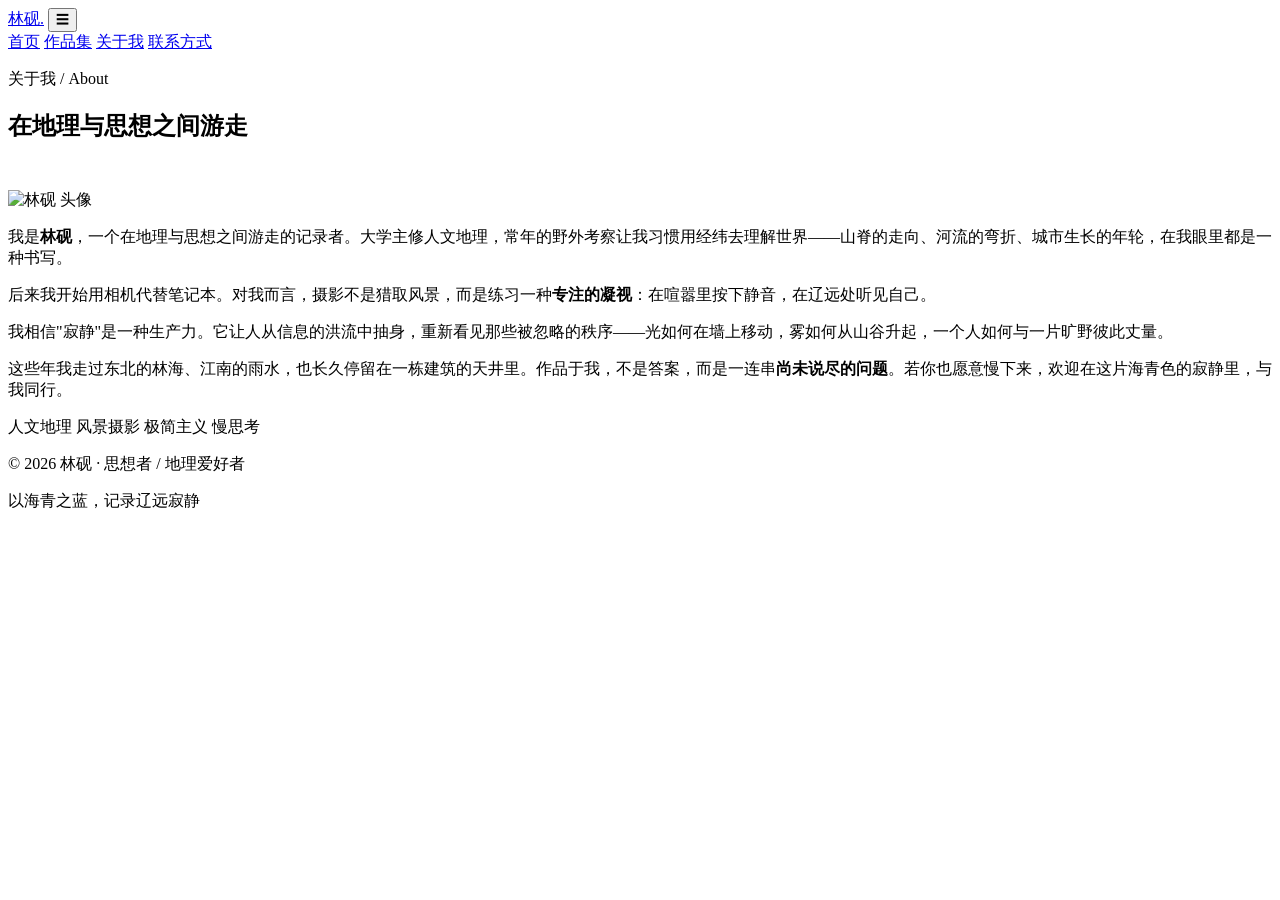
==== about.html @ 9a34182c "Add files via upload" ====
<!DOCTYPE html>
<html lang="zh-CN">
<head>
  <meta charset="UTF-8" />
  <meta name="viewport" content="width=device-width, initial-scale=1.0" />
  <title>关于我 · 林砚</title>
  <meta name="description" content="林砚 — 思想者 / 地理爱好者。人文地理背景，以摄影记录辽远寂静。" />
  <link rel="preconnect" href="https://fonts.googleapis.com" />
  <link rel="preconnect" href="https://fonts.gstatic.com" crossorigin />
  <link href="https://fonts.googleapis.com/css2?family=Inter:wght@300;400;500;600&family=Noto+Sans+SC:wght@300;400;500;700&display=swap" rel="stylesheet" />
  <link rel="stylesheet" href="assets/css/style.css" />
</head>
<body>
  <nav class="nav">
    <a class="brand" href="index.html">林砚<span>.</span></a>
    <button class="nav-toggle" aria-label="菜单">☰</button>
    <div class="nav-links">
      <a href="index.html">首页</a>
      <a href="portfolio.html">作品集</a>
      <a href="about.html" class="active">关于我</a>
      <a href="contact.html">联系方式</a>
    </div>
  </nav>

  <section class="section">
    <div class="wrap">
      <p class="eyebrow reveal">关于我 / About</p>
      <h2 class="title reveal" style="margin-bottom:48px;">在地理与思想之间游走</h2>

      <div class="about-grid">
        <div class="avatar-frame reveal">
          <img src="assets/img/avatar.png" alt="林砚 头像" />
        </div>
        <div class="bio reveal">
          <p>我是<strong>林砚</strong>，一个在地理与思想之间游走的记录者。大学主修人文地理，常年的野外考察让我习惯用经纬去理解世界——山脊的走向、河流的弯折、城市生长的年轮，在我眼里都是一种书写。</p>
          <p>后来我开始用相机代替笔记本。对我而言，摄影不是猎取风景，而是练习一种<strong>专注的凝视</strong>：在喧嚣里按下静音，在辽远处听见自己。</p>
          <p>我相信"寂静"是一种生产力。它让人从信息的洪流中抽身，重新看见那些被忽略的秩序——光如何在墙上移动，雾如何从山谷升起，一个人如何与一片旷野彼此丈量。</p>
          <p>这些年我走过东北的林海、江南的雨水，也长久停留在一栋建筑的天井里。作品于我，不是答案，而是一连串<strong>尚未说尽的问题</strong>。若你也愿意慢下来，欢迎在这片海青色的寂静里，与我同行。</p>
          <div class="tag-row">
            <span class="tag">人文地理</span>
            <span class="tag">风景摄影</span>
            <span class="tag">极简主义</span>
            <span class="tag">慢思考</span>
          </div>
        </div>
      </div>
    </div>
  </section>

  <footer class="footer">
    <div class="wrap">
      <p>© 2026 林砚 · 思想者 / 地理爱好者</p>
      <p>以海青之蓝，记录辽远寂静</p>
    </div>
  </footer>

  <script src="assets/js/main.js"></script>
</body>
</html>
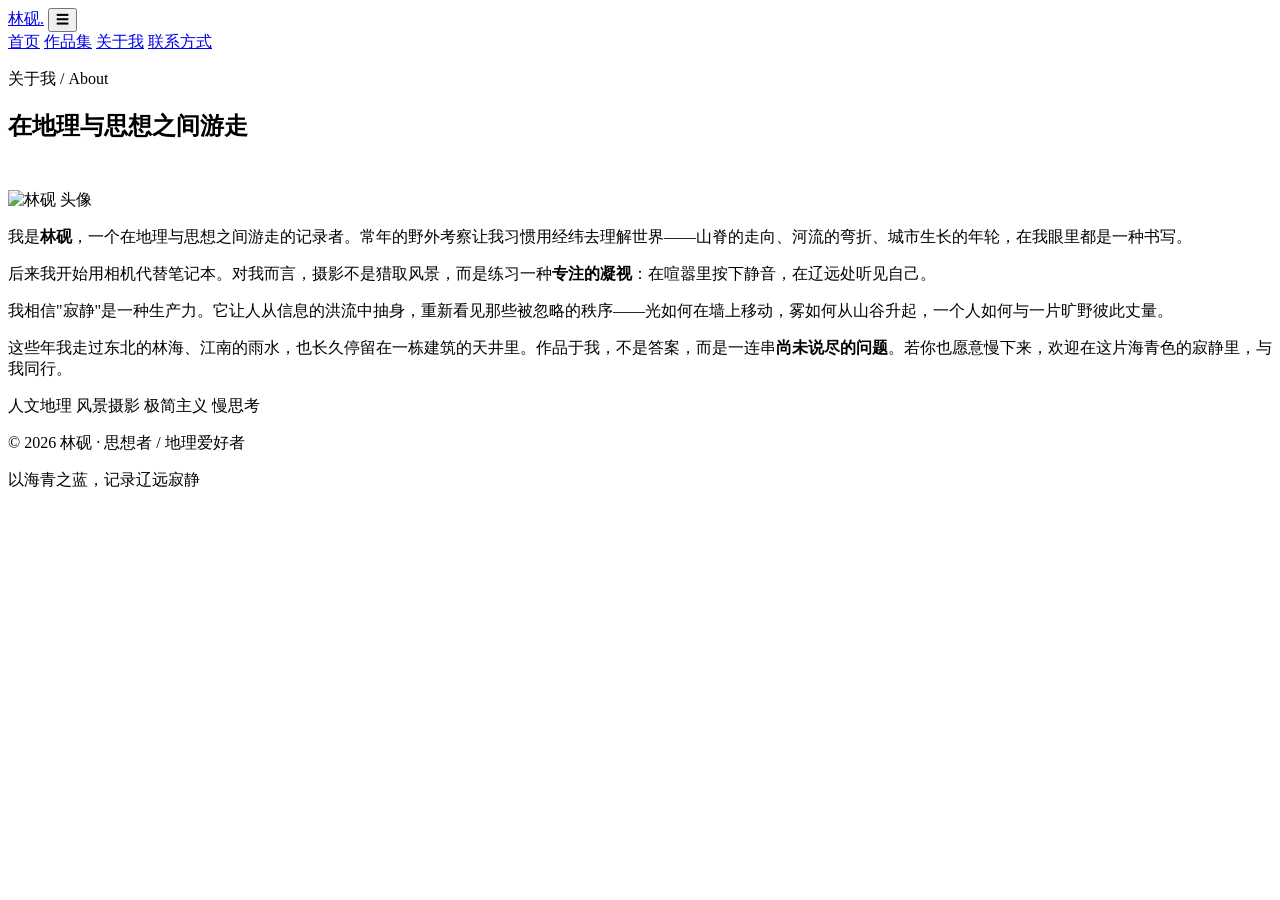
==== commit fad032ff: "Update about.html" ====
--- a/about.html
+++ b/about.html
@@ -32,7 +32,7 @@
           <img src="assets/img/avatar.png" alt="林砚 头像" />
         </div>
         <div class="bio reveal">
-          <p>我是<strong>林砚</strong>，一个在地理与思想之间游走的记录者。大学主修人文地理，常年的野外考察让我习惯用经纬去理解世界——山脊的走向、河流的弯折、城市生长的年轮，在我眼里都是一种书写。</p>
+          <p>我是<strong>林砚</strong>，一个在地理与思想之间游走的记录者。常年的野外考察让我习惯用经纬去理解世界——山脊的走向、河流的弯折、城市生长的年轮，在我眼里都是一种书写。</p>
           <p>后来我开始用相机代替笔记本。对我而言，摄影不是猎取风景，而是练习一种<strong>专注的凝视</strong>：在喧嚣里按下静音，在辽远处听见自己。</p>
           <p>我相信"寂静"是一种生产力。它让人从信息的洪流中抽身，重新看见那些被忽略的秩序——光如何在墙上移动，雾如何从山谷升起，一个人如何与一片旷野彼此丈量。</p>
           <p>这些年我走过东北的林海、江南的雨水，也长久停留在一栋建筑的天井里。作品于我，不是答案，而是一连串<strong>尚未说尽的问题</strong>。若你也愿意慢下来，欢迎在这片海青色的寂静里，与我同行。</p>
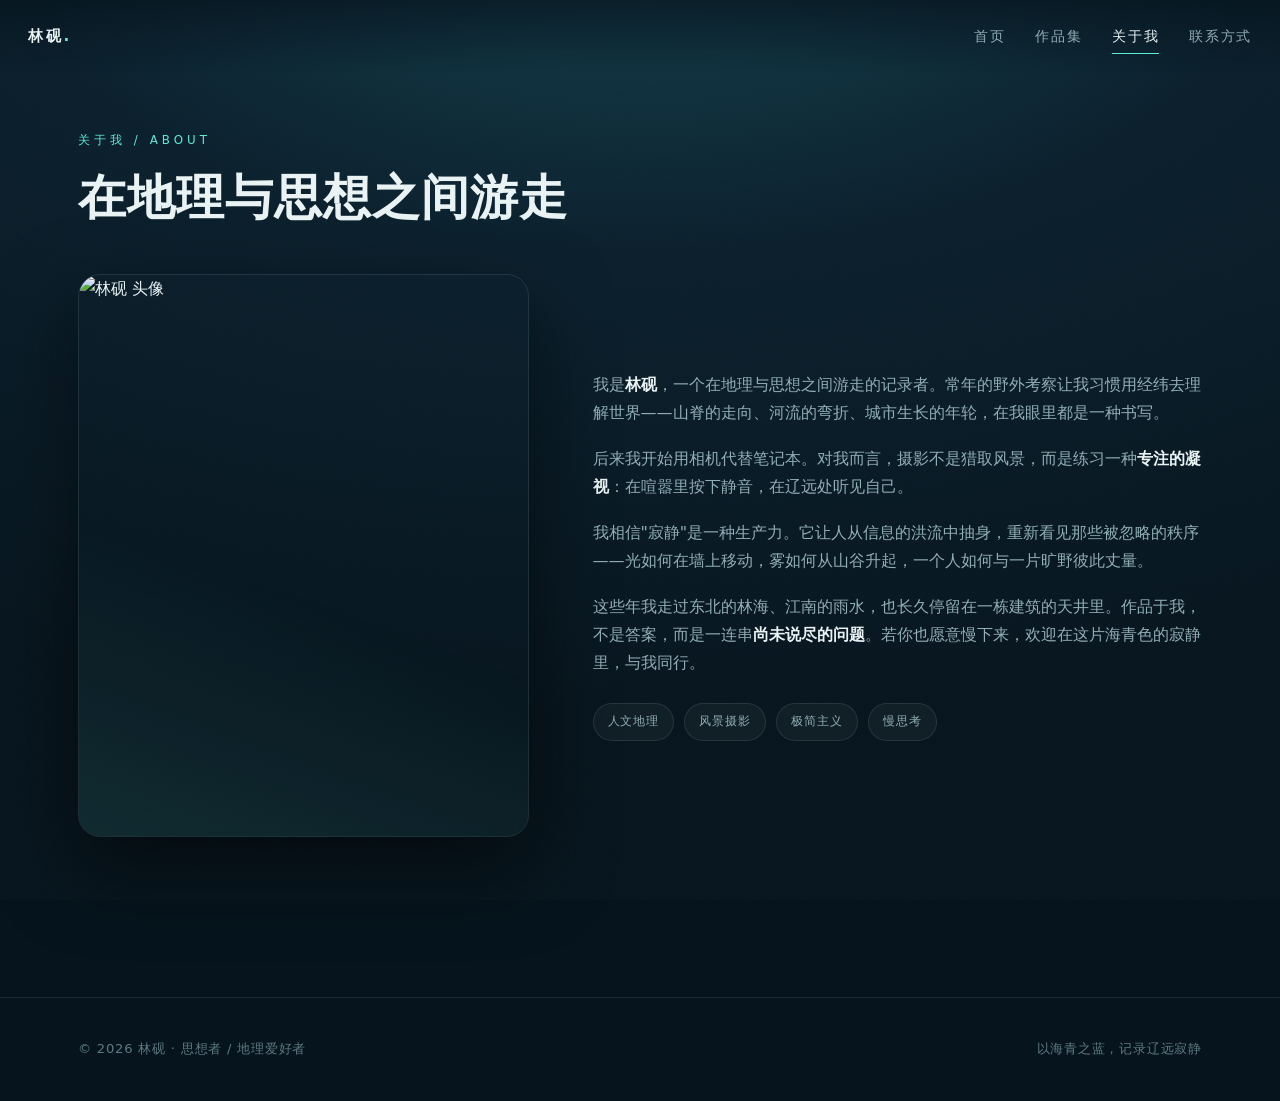
==== commit 01c2b50b: "Update about.html" ====
--- a/about.html
+++ b/about.html
@@ -8,7 +8,7 @@
   <link rel="preconnect" href="https://fonts.googleapis.com" />
   <link rel="preconnect" href="https://fonts.gstatic.com" crossorigin />
   <link href="https://fonts.googleapis.com/css2?family=Inter:wght@300;400;500;600&family=Noto+Sans+SC:wght@300;400;500;700&display=swap" rel="stylesheet" />
-  <link rel="stylesheet" href="assets/css/style.css" />
+  <link rel="stylesheet" href="style.css" />
 </head>
 <body>
   <nav class="nav">
@@ -54,6 +54,6 @@
     </div>
   </footer>
 
-  <script src="assets/js/main.js"></script>
+  <script src="assets_js_main.js"></script>
 </body>
 </html>
--- a/style.css
+++ b/style.css
@@ -0,0 +1,364 @@
+/* =========================================================
+   林砚 · 个人作品集  —  极简 · 深色 · 海青蓝渐变
+   ========================================================= */
+
+:root {
+  /* 海青蓝渐变底色 */
+  --bg-0: #06141d;
+  --bg-1: #0a1f2c;
+  --bg-2: #0f2c3b;
+  --bg-3: #15414f;
+  --panel: rgba(255, 255, 255, 0.04);
+  --panel-border: rgba(180, 220, 225, 0.12);
+
+  /* 文字 */
+  --text: #e9f3f4;
+  --muted: #91aeb5;
+  --faint: #5d7a82;
+
+  /* 强调色：寂静青 */
+  --accent: #5eead4;
+  --accent-soft: rgba(94, 234, 212, 0.14);
+  --accent-line: rgba(94, 234, 212, 0.35);
+
+  --maxw: 1180px;
+  --radius: 16px;
+  --ease: cubic-bezier(0.22, 1, 0.36, 1);
+}
+
+* { box-sizing: border-box; margin: 0; padding: 0; }
+
+html { scroll-behavior: smooth; }
+
+body {
+  font-family: "Inter", "Noto Sans SC", system-ui, -apple-system,
+    "PingFang SC", "Microsoft YaHei", sans-serif;
+  color: var(--text);
+  background: var(--bg-0);
+  line-height: 1.75;
+  -webkit-font-smoothing: antialiased;
+  text-rendering: optimizeLegibility;
+  overflow-x: hidden;
+}
+
+/* 全局辽远寂静背景：多层海青蓝径向光晕 + 颗粒 + 暗角 */
+body::before {
+  content: "";
+  position: fixed;
+  inset: 0;
+  z-index: -2;
+  background:
+    radial-gradient(120% 90% at 50% -10%, var(--bg-3) 0%, var(--bg-1) 42%, var(--bg-0) 100%),
+    radial-gradient(60% 50% at 85% 110%, rgba(94, 234, 212, 0.08) 0%, transparent 60%),
+    radial-gradient(50% 40% at 10% 100%, rgba(21, 65, 79, 0.6) 0%, transparent 55%);
+}
+body::after {
+  content: "";
+  position: fixed;
+  inset: 0;
+  z-index: -1;
+  pointer-events: none;
+  /* 颗粒噪点 + 暗角，营造胶片寂静感 */
+  background-image: url("data:image/svg+xml,%3Csvg xmlns='http://www.w3.org/2000/svg' width='160' height='160'%3E%3Cfilter id='n'%3E%3CfeTurbulence type='fractalNoise' baseFrequency='0.9' numOctaves='2'/%3E%3C/filter%3E%3Crect width='100%25' height='100%25' filter='url(%23n)' opacity='0.5'/%3E%3C/svg%3E");
+  opacity: 0.04;
+  mix-blend-mode: screen;
+}
+
+img { max-width: 100%; display: block; }
+a { color: inherit; text-decoration: none; }
+
+.wrap { width: 100%; max-width: var(--maxw); margin: 0 auto; padding: 0 28px; }
+
+/* ---------- 导航 ---------- */
+.nav {
+  position: fixed;
+  top: 0; left: 0; right: 0;
+  z-index: 50;
+  display: flex;
+  align-items: center;
+  justify-content: space-between;
+  padding: 20px 28px;
+  backdrop-filter: blur(14px);
+  -webkit-backdrop-filter: blur(14px);
+  background: linear-gradient(to bottom, rgba(6, 20, 29, 0.7), rgba(6, 20, 29, 0));
+  transition: background 0.4s var(--ease);
+}
+.nav.solid { background: rgba(6, 20, 29, 0.82); border-bottom: 1px solid var(--panel-border); }
+.brand {
+  font-weight: 600;
+  letter-spacing: 0.18em;
+  font-size: 0.95rem;
+}
+.brand span { color: var(--accent); }
+.nav-links { display: flex; gap: 30px; align-items: center; }
+.nav-links a {
+  font-size: 0.86rem;
+  letter-spacing: 0.12em;
+  color: var(--muted);
+  position: relative;
+  padding: 4px 0;
+  transition: color 0.3s var(--ease);
+}
+.nav-links a::after {
+  content: "";
+  position: absolute;
+  left: 0; bottom: -2px;
+  width: 0; height: 1px;
+  background: var(--accent);
+  transition: width 0.35s var(--ease);
+}
+.nav-links a:hover, .nav-links a.active { color: var(--text); }
+.nav-links a:hover::after, .nav-links a.active::after { width: 100%; }
+.nav-toggle { display: none; background: none; border: 0; color: var(--text); font-size: 1.5rem; cursor: pointer; }
+
+/* ---------- 通用区块 ---------- */
+.section { padding: 130px 0 100px; }
+.eyebrow {
+  font-size: 0.74rem;
+  letter-spacing: 0.34em;
+  text-transform: uppercase;
+  color: var(--accent);
+  margin-bottom: 18px;
+}
+.title { font-size: clamp(1.9rem, 4vw, 3rem); font-weight: 600; letter-spacing: 0.02em; line-height: 1.2; }
+.lead { color: var(--muted); max-width: 56ch; margin-top: 18px; font-size: 1.02rem; }
+
+/* ---------- 首页 ---------- */
+.hero {
+  position: relative;
+  height: 100vh;
+  min-height: 620px;
+  display: flex;
+  flex-direction: column;
+  align-items: center;
+  justify-content: center;
+  text-align: center;
+  overflow: hidden;
+}
+.hero-bg {
+  position: absolute; inset: 0;
+  background: url("../img/home-hero.png") center/cover no-repeat;
+  transform: scale(1.08);
+  filter: saturate(0.85) brightness(0.62) contrast(1.05);
+  animation: slowZoom 18s var(--ease) infinite alternate;
+}
+@keyframes slowZoom { to { transform: scale(1.18); } }
+.hero::after {
+  content: "";
+  position: absolute; inset: 0;
+  background: linear-gradient(to bottom, rgba(6,20,29,0.55), rgba(6,20,29,0.25) 40%, rgba(6,20,29,0.92));
+}
+.hero-content { position: relative; z-index: 2; padding: 0 24px; }
+.hero .name {
+  font-size: clamp(3rem, 11vw, 7rem);
+  font-weight: 600;
+  letter-spacing: 0.22em;
+  text-indent: 0.22em;
+  text-shadow: 0 4px 40px rgba(0,0,0,0.45);
+}
+.hero .role {
+  margin-top: 22px;
+  font-size: clamp(0.95rem, 2.4vw, 1.25rem);
+  letter-spacing: 0.42em;
+  text-indent: 0.42em;
+  color: var(--accent);
+}
+.hero .scroll-cue {
+  position: absolute;
+  bottom: 38px; left: 50%;
+  transform: translateX(-50%);
+  z-index: 2;
+  font-size: 0.7rem;
+  letter-spacing: 0.3em;
+  color: var(--muted);
+  display: flex; flex-direction: column; align-items: center; gap: 10px;
+}
+.hero .scroll-cue .line { width: 1px; height: 46px; background: linear-gradient(var(--accent), transparent); animation: cue 2.4s var(--ease) infinite; }
+@keyframes cue { 0%,100%{opacity:.3;transform:scaleY(.6)} 50%{opacity:1;transform:scaleY(1)} }
+
+.intro-grid { display: grid; grid-template-columns: 1fr 1fr; gap: 60px; align-items: center; }
+.intro-grid .big-quote { font-size: clamp(1.5rem, 3vw, 2.2rem); font-weight: 500; line-height: 1.5; }
+.intro-grid .big-quote em { color: var(--accent); font-style: normal; }
+.stat-row { display: flex; gap: 40px; margin-top: 40px; flex-wrap: wrap; }
+.stat .n { font-size: 2rem; font-weight: 600; color: var(--accent); }
+.stat .l { font-size: 0.8rem; letter-spacing: 0.1em; color: var(--faint); }
+
+/* ---------- 作品集 ---------- */
+.cat-head { display: flex; justify-content: space-between; align-items: flex-end; gap: 24px; margin-bottom: 34px; flex-wrap: wrap; }
+.cat-head p { color: var(--muted); max-width: 52ch; margin: 0; }
+.cat-index { font-size: 0.78rem; letter-spacing: 0.3em; color: var(--faint); }
+
+.gallery {
+  display: grid;
+  grid-template-columns: repeat(6, 1fr);
+  grid-auto-rows: 200px;
+  gap: 16px;
+  grid-auto-flow: dense;
+}
+.tile {
+  position: relative;
+  overflow: hidden;
+  border-radius: var(--radius);
+  border: 1px solid var(--panel-border);
+  background: var(--panel);
+  cursor: pointer;
+  transition: transform 0.5s var(--ease), box-shadow 0.5s var(--ease);
+}
+.tile img { width: 100%; height: 100%; object-fit: cover; transition: transform 0.8s var(--ease), filter 0.5s var(--ease); }
+.tile:hover { transform: translateY(-4px); box-shadow: 0 18px 50px rgba(0,0,0,0.45); }
+.tile:hover img { transform: scale(1.06); }
+.tile .cap {
+  position: absolute; left: 0; right: 0; bottom: 0;
+  padding: 14px 16px;
+  font-size: 0.82rem;
+  letter-spacing: 0.04em;
+  background: linear-gradient(to top, rgba(6,20,29,0.85), transparent);
+  opacity: 0; transform: translateY(8px);
+  transition: 0.4s var(--ease);
+}
+.tile:hover .cap { opacity: 1; transform: translateY(0); }
+
+/* 不对称尺寸 */
+.tile.lg { grid-column: span 4; grid-row: span 2; }
+.tile.wide { grid-column: span 3; }
+.tile.tall { grid-column: span 2; grid-row: span 2; }
+.tile.md { grid-column: span 2; }
+.tile.sm { grid-column: span 2; grid-row: span 1; }
+
+/* CSS 占位摄影框（深蓝极简风，可一键替换为真实照片） */
+.ph {
+  background:
+    radial-gradient(120% 80% at 30% 15%, hsla(var(--h,190), 45%, 32%, 0.9), transparent 60%),
+    linear-gradient(160deg, hsl(var(--h,190), 38%, 16%) 0%, hsl(var(--h,190), 30%, 9%) 100%);
+  display: flex; align-items: flex-end;
+}
+.ph::before {
+  content: "";
+  position: absolute; inset: 0;
+  background:
+    linear-gradient(to top, rgba(0,0,0,0.35), transparent 55%),
+    url("data:image/svg+xml,%3Csvg xmlns='http://www.w3.org/2000/svg' width='120' height='120'%3E%3Cfilter id='n'%3E%3CfeTurbulence type='fractalNoise' baseFrequency='0.9' numOctaves='2'/%3E%3C/filter%3E%3Crect width='100%25' height='100%25' filter='url(%23n)' opacity='0.6'/%3E%3C/svg%3E");
+  opacity: 0.05; mix-blend-mode: screen;
+}
+.ph .ph-label {
+  position: relative;
+  padding: 14px 16px;
+  font-size: 0.74rem;
+  letter-spacing: 0.16em;
+  color: rgba(233,243,244,0.7);
+  text-transform: uppercase;
+}
+
+/* ---------- 关于我 ---------- */
+.about-grid { display: grid; grid-template-columns: 0.85fr 1.15fr; gap: 64px; align-items: center; }
+.avatar-frame {
+  position: relative;
+  border-radius: 22px;
+  overflow: hidden;
+  border: 1px solid var(--panel-border);
+  aspect-ratio: 4/5;
+  box-shadow: 0 30px 80px rgba(0,0,0,0.5);
+}
+.avatar-frame img { width: 100%; height: 100%; object-fit: cover; }
+.avatar-frame::after {
+  content: ""; position: absolute; inset: 0;
+  background: linear-gradient(200deg, transparent 55%, rgba(94,234,212,0.10));
+}
+.bio p { color: var(--muted); margin-bottom: 18px; }
+.bio p strong { color: var(--text); font-weight: 600; }
+.tag-row { display: flex; flex-wrap: wrap; gap: 10px; margin-top: 26px; }
+.tag {
+  font-size: 0.76rem; letter-spacing: 0.08em;
+  padding: 7px 14px; border-radius: 100px;
+  border: 1px solid var(--panel-border);
+  color: var(--muted); background: var(--panel);
+}
+
+/* ---------- 联系 ---------- */
+.contact-grid { display: grid; grid-template-columns: 1.1fr 0.9fr; gap: 64px; }
+.field { margin-bottom: 22px; }
+.field label { display: block; font-size: 0.78rem; letter-spacing: 0.16em; color: var(--muted); margin-bottom: 9px; text-transform: uppercase; }
+.field input, .field textarea {
+  width: 100%;
+  background: var(--panel);
+  border: 1px solid var(--panel-border);
+  border-radius: 12px;
+  padding: 14px 16px;
+  color: var(--text);
+  font-family: inherit;
+  font-size: 0.98rem;
+  transition: border-color 0.3s var(--ease), background 0.3s var(--ease);
+}
+.field input:focus, .field textarea:focus {
+  outline: none; border-color: var(--accent-line); background: rgba(94,234,212,0.06);
+}
+.field textarea { resize: vertical; min-height: 130px; }
+
+.btn {
+  display: inline-flex; align-items: center; gap: 10px;
+  background: var(--accent); color: #04201c;
+  font-weight: 600; letter-spacing: 0.06em;
+  border: 0; border-radius: 100px;
+  padding: 14px 30px; cursor: pointer;
+  transition: transform 0.3s var(--ease), box-shadow 0.3s var(--ease);
+}
+.btn:hover { transform: translateY(-2px); box-shadow: 0 14px 34px rgba(94,234,212,0.28); }
+.btn.ghost { background: transparent; color: var(--text); border: 1px solid var(--panel-border); }
+.form-note { font-size: 0.8rem; color: var(--faint); margin-top: 14px; }
+
+.contact-side h3 { font-size: 1.1rem; margin-bottom: 18px; font-weight: 600; }
+.social-list { display: flex; flex-direction: column; gap: 14px; }
+.social {
+  display: flex; align-items: center; gap: 16px;
+  padding: 16px 18px;
+  border: 1px solid var(--panel-border);
+  border-radius: 14px; background: var(--panel);
+  transition: border-color 0.3s var(--ease), transform 0.3s var(--ease);
+}
+.social:hover { border-color: var(--accent-line); transform: translateX(4px); }
+.social .ico { width: 40px; height: 40px; border-radius: 10px; display: grid; place-items: center; background: var(--accent-soft); color: var(--accent); font-size: 0.9rem; font-weight: 700; }
+.social .meta .t { font-size: 0.95rem; }
+.social .meta .s { font-size: 0.78rem; color: var(--faint); }
+
+/* 表单成功提示 */
+.form-ok {
+  display: none;
+  margin-top: 18px; padding: 16px 18px;
+  border: 1px solid var(--accent-line); border-radius: 12px;
+  background: var(--accent-soft); color: var(--accent);
+  font-size: 0.92rem;
+}
+
+/* ---------- 页脚 ---------- */
+.footer { border-top: 1px solid var(--panel-border); padding: 40px 0; margin-top: 60px; }
+.footer .wrap { display: flex; justify-content: space-between; align-items: center; flex-wrap: wrap; gap: 16px; }
+.footer p { color: var(--faint); font-size: 0.82rem; letter-spacing: 0.06em; }
+
+/* ---------- 入场动画 ---------- */
+.reveal { opacity: 0; transform: translateY(28px); transition: opacity 0.9s var(--ease), transform 0.9s var(--ease); }
+.reveal.in { opacity: 1; transform: none; }
+
+/* ---------- 响应式 ---------- */
+@media (max-width: 900px) {
+  .nav-links {
+    position: fixed; inset: 0 0 0 auto; width: min(78vw, 320px);
+    flex-direction: column; justify-content: center; gap: 28px;
+    background: rgba(6,20,29,0.96); backdrop-filter: blur(20px);
+    padding: 40px; transform: translateX(100%); transition: transform 0.45s var(--ease);
+  }
+  .nav-links.open { transform: none; }
+  .nav-toggle { display: block; z-index: 60; }
+  .intro-grid, .about-grid, .contact-grid { grid-template-columns: 1fr; gap: 40px; }
+  .gallery { grid-template-columns: repeat(4, 1fr); }
+  .tile.lg { grid-column: span 4; }
+  .tile.wide { grid-column: span 2; }
+  .tile.tall { grid-column: span 2; }
+  .tile.md, .tile.sm { grid-column: span 2; }
+}
+@media (max-width: 560px) {
+  .wrap { padding: 0 20px; }
+  .gallery { grid-template-columns: repeat(2, 1fr); grid-auto-rows: 160px; }
+  .tile.lg, .tile.wide, .tile.tall, .tile.md, .tile.sm { grid-column: span 2; grid-row: span 1; }
+  .tile.lg { grid-row: span 2; }
+  .section { padding: 110px 0 80px; }
+}
